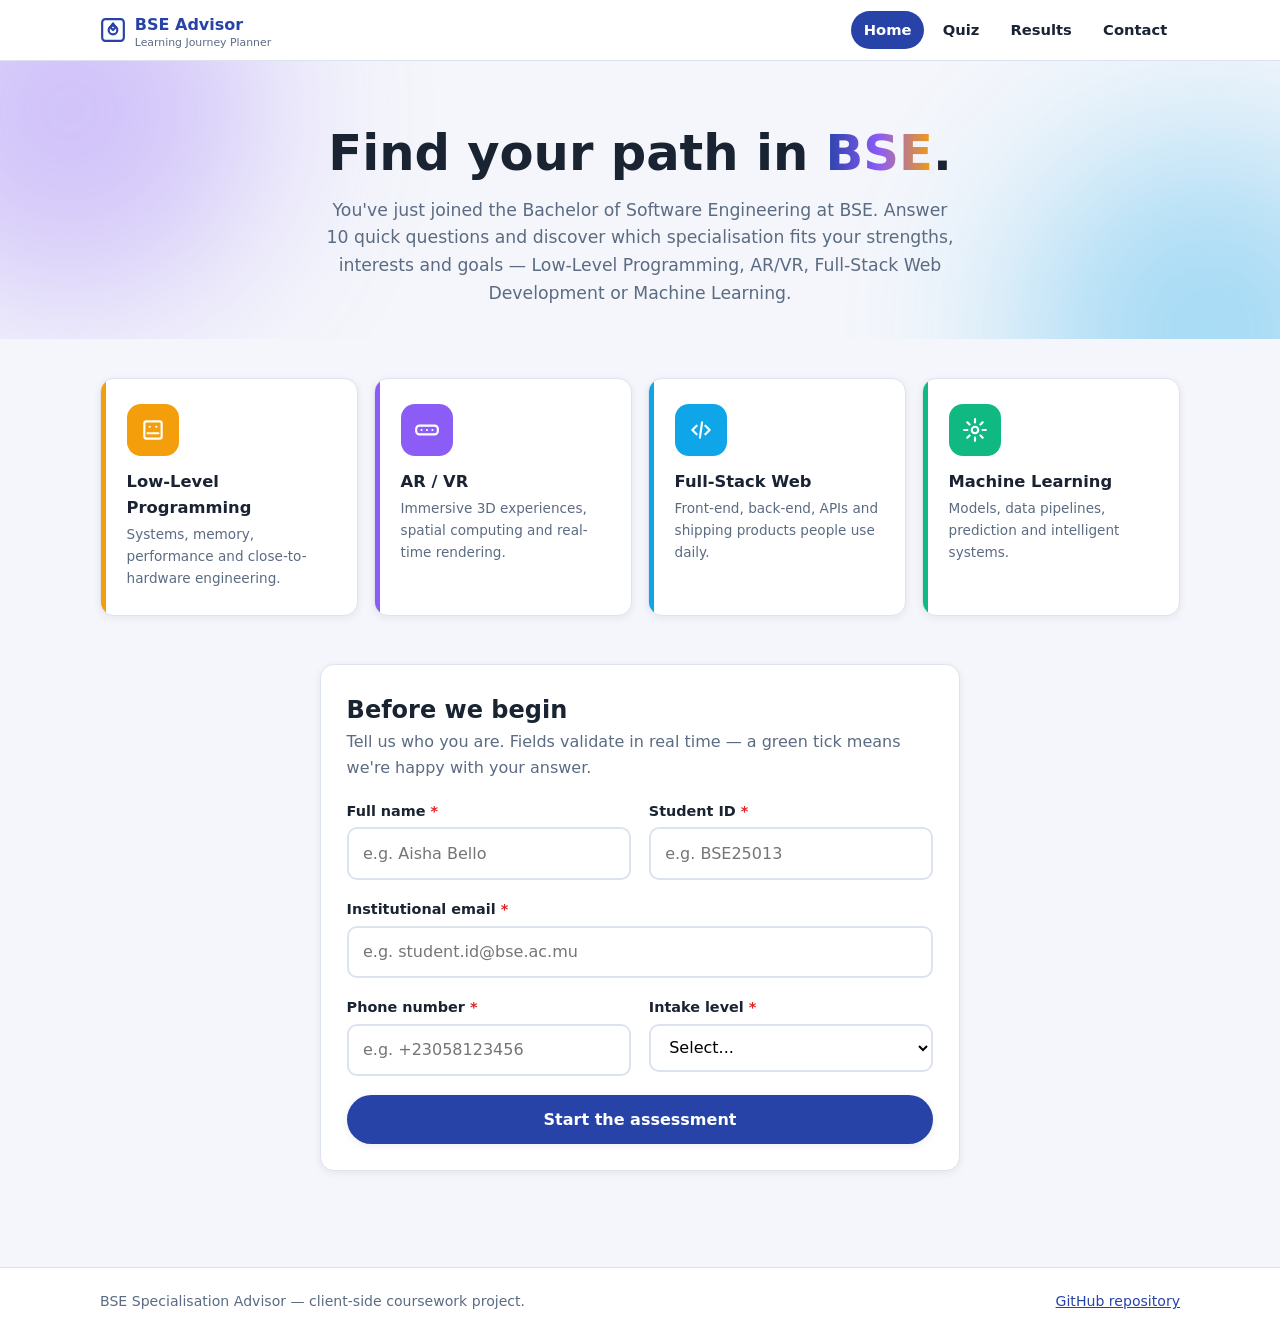
==== index.html @ ee4610c2 "Initial release: BSE Specialisation Advisor (landing, quiz, results, contact)" ====
<!DOCTYPE html>
<html lang="en">
<head>
  <meta charset="UTF-8">
  <meta name="viewport" content="width=device-width, initial-scale=1.0">
  <meta name="description" content="BSE Specialisation Advisor — help incoming students discover their ideal BSE specialisation.">
  <title>BSE Specialisation Advisor | Home</title>
  <link rel="stylesheet" href="css/style.css">
</head>
<body data-page="landing">

  <!-- ============ HEADER / NAVIGATION ============ -->
  <header class="site-nav">
    <div class="container">
      <a href="index.html" class="brand">
        <!-- Inline SVG logo: compass inside a chip -->
        <svg viewBox="0 0 24 24" fill="none" stroke="currentColor" stroke-width="2" stroke-linecap="round" stroke-linejoin="round" aria-hidden="true">
          <rect x="2" y="2" width="20" height="20" rx="3"/>
          <circle cx="12" cy="12" r="4"/>
          <path d="M9.5 9.5 12 6l2.5 3.5L12 12z"/>
        </svg>
        <span>BSE Advisor<small>Learning Journey Planner</small></span>
      </a>

      <button class="nav-toggle" aria-label="Toggle navigation menu" aria-expanded="false">
        <svg viewBox="0 0 24 24" fill="none" stroke="currentColor" stroke-width="2" stroke-linecap="round" aria-hidden="true">
          <path d="M4 7h16M4 12h16M4 17h16"/>
        </svg>
      </button>

      <nav>
        <ul class="nav-links">
          <li><a href="index.html" data-page="landing">Home</a></li>
          <li><a href="quiz.html" data-page="quiz">Quiz</a></li>
          <li><a href="results.html" data-page="results">Results</a></li>
          <li><a href="contact.html" data-page="contact">Contact</a></li>
        </ul>
      </nav>
    </div>
  </header>

  <main>
    <!-- ============ HERO ============ -->
    <section class="hero hero-glow">
      <div class="container">
        <h1>Find your path in <span class="grad">BSE</span>.</h1>
        <p class="subtitle">
          You've just joined the Bachelor of Software Engineering at BSE.
          Answer 10 quick questions and discover which specialisation fits your
          strengths, interests and goals — Low-Level Programming, AR/VR,
          Full-Stack Web Development or Machine Learning.
        </p>
      </div>
    </section>

    <!-- ============ SPECIALISATION PREVIEW CARDS ============ -->
    <section class="section" style="padding-top: 0;">
      <div class="container stagger">
        <div class="cat-grid">
          <article class="card card-lift cat-card" style="--cat: var(--c-low)">
            <span class="icon" style="background: var(--c-low)">
              <svg viewBox="0 0 24 24" width="26" height="26" fill="none" stroke="currentColor" stroke-width="2" stroke-linecap="round" stroke-linejoin="round" aria-hidden="true"><rect x="4" y="4" width="16" height="16" rx="2"/><path d="M9 9h.01M15 9h.01M7 15h10"/></svg>
            </span>
            <h3>Low-Level Programming</h3>
            <p>Systems, memory, performance and close-to-hardware engineering.</p>
          </article>

          <article class="card card-lift cat-card" style="--cat: var(--c-arvr)">
            <span class="icon" style="background: var(--c-arvr)">
              <svg viewBox="0 0 24 24" width="26" height="26" fill="none" stroke="currentColor" stroke-width="2" stroke-linecap="round" stroke-linejoin="round" aria-hidden="true"><rect x="2" y="8" width="20" height="8" rx="3"/><path d="M7 12h.01M12 12h.01M17 12h.01"/></svg>
            </span>
            <h3>AR / VR</h3>
            <p>Immersive 3D experiences, spatial computing and real-time rendering.</p>
          </article>

          <article class="card card-lift cat-card" style="--cat: var(--c-web)">
            <span class="icon" style="background: var(--c-web)">
              <svg viewBox="0 0 24 24" width="26" height="26" fill="none" stroke="currentColor" stroke-width="2" stroke-linecap="round" stroke-linejoin="round" aria-hidden="true"><path d="M8 8 4 12l4 4M16 8l4 4-4 4M13 5l-2 14"/></svg>
            </span>
            <h3>Full-Stack Web</h3>
            <p>Front-end, back-end, APIs and shipping products people use daily.</p>
          </article>

          <article class="card card-lift cat-card" style="--cat: var(--c-ml)">
            <span class="icon" style="background: var(--c-ml)">
              <svg viewBox="0 0 24 24" width="26" height="26" fill="none" stroke="currentColor" stroke-width="2" stroke-linecap="round" stroke-linejoin="round" aria-hidden="true"><circle cx="12" cy="12" r="3"/><path d="M12 2v3M12 19v3M2 12h3M19 12h3M4.9 4.9l2.1 2.1M17 17l2.1 2.1M19.1 4.9 17 7M7 17l-2.1 2.1"/></svg>
            </span>
            <h3>Machine Learning</h3>
            <p>Models, data pipelines, prediction and intelligent systems.</p>
          </article>
        </div>
      </div>
    </section>

    <!-- ============ STUDENT DETAILS FORM ============ -->
    <section class="section" style="padding-top: 0;">
      <div class="container" style="max-width: 640px;">
        <div class="card">
          <h2>Before we begin</h2>
          <p style="color: var(--muted); margin-bottom: 1.2rem;">
            Tell us who you are. Fields validate in real time — a green tick
            means we're happy with your answer.
          </p>

          <!-- The form is validated live by js/shared.js via data-validate attributes -->
          <form id="landing-form" novalidate>
            <div class="form-grid">
              <div class="field">
                <label for="f-name">Full name <span class="req" aria-hidden="true">*</span></label>
                <input id="f-name" name="name" data-validate="name" type="text"
                       placeholder="e.g. Aisha Bello" autocomplete="name" required>
                <small class="error-message" id="name-error" aria-live="polite"></small>
                <small class="valid-hint" aria-hidden="true">Looks good!</small>
              </div>

              <div class="field">
                <label for="f-id">Student ID <span class="req" aria-hidden="true">*</span></label>
                <input id="f-id" name="studentId" data-validate="studentId" type="text"
                       placeholder="e.g. BSE25013" autocomplete="off" required>
                <small class="error-message" id="id-error" aria-live="polite"></small>
                <small class="valid-hint" aria-hidden="true">ID format accepted.</small>
              </div>

              <div class="field field--full">
                <label for="f-email">Institutional email <span class="req" aria-hidden="true">*</span></label>
                <input id="f-email" name="email" data-validate="email" type="email"
                       placeholder="e.g. student.id@bse.ac.mu" autocomplete="email" required>
                <small class="error-message" id="email-error" aria-live="polite"></small>
                <small class="valid-hint" aria-hidden="true">Institutional address confirmed.</small>
              </div>

              <div class="field">
                <label for="f-phone">Phone number <span class="req" aria-hidden="true">*</span></label>
                <input id="f-phone" name="phone" data-validate="phone" type="tel"
                       placeholder="e.g. +23058123456" autocomplete="tel" required>
                <small class="error-message" id="phone-error" aria-live="polite"></small>
                <small class="valid-hint" aria-hidden="true">Number format accepted.</small>
              </div>

              <div class="field">
                <label for="f-prog">Intake level <span class="req" aria-hidden="true">*</span></label>
                <select id="f-prog" name="programme" required>
                  <option value="">Select...</option>
                  <option value="bse-y1">BSE Year 1</option>
                  <option value="bse-y2">BSE Year 2</option>
                  <option value="transfer">Transfer student</option>
                </select>
                <small class="error-message" id="prog-error" aria-live="polite">Please choose your intake level.</small>
              </div>
            </div>

            <button type="submit" class="btn btn-primary btn-block" style="margin-top: 1.2rem;">
              Start the assessment
            </button>
          </form>
        </div>
      </div>
    </section>
  </main>

  <!-- ============ FOOTER ============ -->
  <footer class="site-footer">
    <div class="container">
      <span>BSE Specialisation Advisor — client-side coursework project.</span>
      <span><a href="https://github.com/" target="_blank" rel="noopener">GitHub repository</a></span>
    </div>
  </footer>

  <script src="js/shared.js"></script>
  <script src="js/landing.js"></script>
</body>
</html>
---- css/style.css ----
/* ==========================================================================
   BSE Specialisation Advisor - Global Stylesheet
   --------------------------------------------------------------------------
   Design system: CSS custom properties (design tokens), reset, layout,
   components, validation states, micro-animations and responsive queries.
   Every functional block below is commented to explain its technical logic.
   ========================================================================== */

/* --------------------------------------------------------------------------
   1. DESIGN TOKENS  — single source of truth for colours, spacing & radii.
   Overriding a token here restyles the entire app.
   -------------------------------------------------------------------------- */
:root {
  /* Brand palette */
  --primary:        #2743a8;   /* institutional indigo */
  --primary-dark:   #1c2f78;   /* darker shade for hovers */
  --primary-tint:   #eef1fb;   /* pale background tint */
  --accent:         #f59e0b;   /* warm amber accent */
  --accent-tint:    #fdf3e0;

  /* Neutral / typography scale */
  --bg:             #f4f6fb;
  --surface:        #ffffff;
  --ink:            #1a2332;
  --muted:          #5b6b82;
  --line:           #dde3ee;

  /* Semantic status colours (validation + timeout states) */
  --ok:             #16a34a;
  --ok-tint:        #e7f6ec;
  --err:            #dc2626;
  --err-tint:       #fdecec;

  /* One colour per specialisation (mirrors the Canvas radar chart) */
  --c-low:          #f59e0b;   /* Low-Level Programming */
  --c-arvr:         #8b5cf6;   /* AR / VR */
  --c-web:          #0ea5e9;   /* Full-Stack Web */
  --c-ml:           #10b981;   /* Machine Learning */

  /* Layout rhythm */
  --radius:         14px;
  --radius-sm:      10px;
  --shadow-sm:      0 2px 8px rgba(26,35,50,.07);
  --shadow-md:      0 8px 24px rgba(26,35,50,.10);
  --shadow-lg:      0 18px 44px rgba(26,35,50,.16);
  --trans:          .22s cubic-bezier(.4,0,.2,1);   /* shared motion curve */
}

/* --------------------------------------------------------------------------
   2. RESET  — normalise box sizing, margins and font rendering.
   -------------------------------------------------------------------------- */
*,
*::before,
*::after {
  box-sizing: border-box;
  margin: 0;
  padding: 0;
}

html { scroll-behavior: smooth; }   /* gentle anchor scrolling */

body {
  font-family: "Segoe UI", system-ui, -apple-system, Roboto, Helvetica, Arial, sans-serif;
  background: var(--bg);
  color: var(--ink);
  line-height: 1.6;
  min-height: 100vh;
  display: flex;
  flex-direction: column;
}

/* Focus ring for keyboard users (accessibility requirement) */
:focus-visible {
  outline: 3px solid var(--accent);
  outline-offset: 2px;
  border-radius: 4px;
}

img, svg, video, canvas { max-width: 100%; display: block; }

/* --------------------------------------------------------------------------
   3. LAYOUT PRIMITIVES
   -------------------------------------------------------------------------- */
.container {
  width: min(1080px, 92%);
  margin-inline: auto;
}

main { flex: 1 0 auto; }   /* pushes footer to bottom of viewport */

.section { padding: 3rem 0; }

.page-head { text-align: center; margin-bottom: 2rem; }
.page-head h1 { font-size: clamp(1.7rem, 4vw, 2.5rem); }
.page-head p  { color: var(--muted); max-width: 60ch; margin: .4rem auto 0; }

/* ==========================================================================
   4. NAVIGATION + FOOTER
   -------------------------------------------------------------------------- */
.site-nav {
  position: sticky;
  top: 0;
  z-index: 50;
  background: rgba(255,255,255,.92);
  backdrop-filter: blur(8px);          /* frosted-glass header */
  border-bottom: 1px solid var(--line);
}
.site-nav .container { display: flex; align-items: center; justify-content: space-between; gap: 1rem; padding-block: .7rem; }

.brand { display: flex; align-items: center; gap: .55rem; font-weight: 800; color: var(--primary); text-decoration: none; }
.brand svg { width: 26px; height: 26px; }
.brand small { display: block; font-weight: 500; color: var(--muted); font-size: .68rem; line-height: 1; }

.nav-links { display: flex; gap: .35rem; list-style: none; align-items: center; }
.nav-links a {
  display: block;
  padding: .45rem .8rem;
  border-radius: 999px;
  color: var(--ink);
  text-decoration: none;
  font-weight: 600;
  font-size: .92rem;
  transition: background var(--trans), color var(--trans);
}
.nav-links a:hover { background: var(--primary-tint); color: var(--primary); }
/* Active page highlight is driven by shared.js adding .active to the link */
.nav-links a.active { background: var(--primary); color: #fff; }

/* Mobile hamburger (display controlled by shared.js toggle) */
.nav-toggle {
  display: none;
  background: none;
  border: 1px solid var(--line);
  border-radius: 8px;
  padding: .4rem .6rem;
  cursor: pointer;
}
.nav-toggle svg { width: 22px; height: 22px; }

.site-footer {
  margin-top: 3rem;
  border-top: 1px solid var(--line);
  background: var(--surface);
  padding: 1.4rem 0;
  color: var(--muted);
  font-size: .88rem;
}
.site-footer .container { display: flex; flex-wrap: wrap; justify-content: space-between; gap: .6rem; }
.site-footer a { color: var(--primary); }

/* --------------------------------------------------------------------------
   5. BUTTONS + CARDS
   -------------------------------------------------------------------------- */
.btn {
  display: inline-flex;
  align-items: center;
  justify-content: center;
  gap: .5rem;
  border: none;
  cursor: pointer;
  font: inherit;
  font-weight: 700;
  padding: .72rem 1.5rem;
  border-radius: 999px;
  transition: transform var(--trans), box-shadow var(--trans), background var(--trans), opacity var(--trans);
}
.btn:disabled {
  opacity: .45;
  cursor: not-allowed;
  transform: none !important;
  box-shadow: none !important;
}
.btn-primary { background: var(--primary); color: #fff; box-shadow: var(--shadow-sm); }
.btn-primary:not(:disabled):hover { background: var(--primary-dark); transform: translateY(-2px); box-shadow: var(--shadow-md); }
.btn-primary:not(:disabled):active { transform: translateY(0) scale(.98); }   /* press micro-animation */

.btn-accent { background: var(--accent); color: #1a2332; box-shadow: var(--shadow-sm); }
.btn-accent:not(:disabled):hover { background: #e69205; transform: translateY(-2px); box-shadow: var(--shadow-md); }

.btn-ghost { background: var(--surface); color: var(--primary); border: 1.5px solid var(--primary); }
.btn-ghost:hover { background: var(--primary-tint); transform: translateY(-2px); }

.btn-block { width: 100%; }

.card {
  background: var(--surface);
  border: 1px solid var(--line);
  border-radius: var(--radius);
  box-shadow: var(--shadow-sm);
  padding: 1.6rem;
  transition: transform var(--trans), box-shadow var(--trans);
}
/* Hover lift micro-animation used by preview / result cards */
.card-lift:hover { transform: translateY(-5px); box-shadow: var(--shadow-md); }

/* --------------------------------------------------------------------------
   6. FORMS + REAL-TIME VALIDATION STATES
   -------------------------------------------------------------------------- */
.form-grid { display: grid; grid-template-columns: 1fr 1fr; gap: 1.1rem; }
.field { display: flex; flex-direction: column; gap: .3rem; }
.field--full { grid-column: 1 / -1; }          /* spans both columns */

.field label { font-weight: 700; font-size: .9rem; }
.field label .req { color: var(--err); }

.field input,
.field select,
.field textarea {
  font: inherit;
  padding: .72rem .9rem;
  border: 2px solid var(--line);
  border-radius: var(--radius-sm);
  background: var(--surface);
  transition: border-color var(--trans), box-shadow var(--trans), background var(--trans);
}
.field input:focus,
.field select:focus,
.field textarea:focus {
  border-color: var(--primary);
  box-shadow: 0 0 0 4px rgba(39,67,168,.12);
  outline: none;
}

/* Valid state — green border + subtle green glow (toggled by JS .is-valid) */
.field .is-valid { border-color: var(--ok); background: var(--ok-tint); box-shadow: 0 0 0 4px rgba(22,163,74,.10); }
/* Invalid state — red border + red glow + shake animation */
.field .is-invalid { border-color: var(--err); background: var(--err-tint); box-shadow: 0 0 0 4px rgba(220,38,38,.10); animation: shake .3s ease; }

/* Error message: hidden by default, shown via JS when a field fails */
.error-message {
  display: none;
  color: var(--err);
  font-size: .8rem;
  font-weight: 600;
}
.error-message[aria-hidden="false"] { display: block; animation: fadeIn .25s ease; }
/* Tick icon shown next to a valid field */
.valid-hint { display: none; color: var(--ok); font-size: .8rem; font-weight: 600; }
.valid-hint[aria-hidden="false"] { display: block; }

/* The shared "success" banner shown on the contact page */
.success-banner {
  display: none;
  background: var(--ok-tint);
  border: 1px solid var(--ok);
  color: #14532d;
  border-radius: var(--radius-sm);
  padding: 1rem 1.2rem;
  font-weight: 600;
}
.success-banner.show { display: block; animation: fadeInUp .4s ease; }

/* --------------------------------------------------------------------------
   7. LANDING PAGE COMPONENTS
   -------------------------------------------------------------------------- */
.hero { text-align: center; padding: 4rem 0 2rem; }
.hero h1 { font-size: clamp(2rem, 5vw, 3.1rem); line-height: 1.15; }
.hero h1 .grad {
  background: linear-gradient(90deg, var(--primary), var(--c-arvr), var(--accent));
  -webkit-background-clip: text;
  background-clip: text;
  color: transparent;
}
.hero .subtitle { color: var(--muted); font-size: 1.08rem; max-width: 58ch; margin: .9rem auto 0; }

/* Animated floating blobs behind the hero (pure CSS micro-animation) */
.hero-glow { position: relative; overflow: hidden; }
.hero-glow::before,
.hero-glow::after {
  content: "";
  position: absolute;
  width: 380px;
  height: 380px;
  border-radius: 50%;
  filter: blur(90px);
  opacity: .35;
  z-index: -1;
  animation: drift 14s ease-in-out infinite alternate;
}
.hero-glow::before { background: var(--c-arvr); top: -140px; left: -120px; }
.hero-glow::after  { background: var(--c-web);  bottom: -180px; right: -120px; animation-delay: 4s; }

/* Four specialisation preview cards (row of 4 on desktop) */
.cat-grid { display: grid; grid-template-columns: repeat(4, 1fr); gap: 1rem; margin-top: 2.4rem; }
.cat-card { position: relative; overflow: hidden; }
.cat-card .icon { width: 52px; height: 52px; border-radius: 14px; display: grid; place-items: center; margin-bottom: .8rem; color: #fff; }
.cat-card h3 { font-size: 1.02rem; margin-bottom: .2rem; }
.cat-card p { color: var(--muted); font-size: .85rem; }
/* Colour stripe accent drawn with a pseudo-element */
.cat-card::after {
  content: "";
  position: absolute;
  inset: 0 auto 0 0;
  width: 5px;
  background: var(--cat, var(--primary));
}

/* ==========================================================================
   8. QUIZ PAGE COMPONENTS
   -------------------------------------------------------------------------- */
.quiz-shell { max-width: 760px; margin-inline: auto; }

/* Top bar: progress + question counter + live timer */
.quiz-topbar { display: flex; align-items: center; gap: 1rem; margin-bottom: .8rem; }
.progress-track { flex: 1; height: 12px; background: var(--line); border-radius: 999px; overflow: hidden; }
.progress-fill {
  height: 100%;
  width: 0%;
  background: linear-gradient(90deg, var(--c-web), var(--c-arvr), var(--accent));
  border-radius: 999px;
  transition: width .5s cubic-bezier(.4,0,.2,1);   /* smooth progress sweep */
}
.q-counter { font-weight: 800; font-size: .92rem; white-space: nowrap; color: var(--muted); }

/* Timer badge — turns red + pulses when under 30s (state toggled by JS) */
.timer-badge {
  display: inline-flex;
  align-items: center;
  gap: .4rem;
  font-weight: 800;
  font-variant-numeric: tabular-nums;
  background: var(--surface);
  border: 2px solid var(--line);
  border-radius: 999px;
  padding: .35rem .8rem;
  white-space: nowrap;
}
.timer-badge svg { width: 16px; height: 16px; color: var(--primary); }
.timer-badge.danger { border-color: var(--err); color: var(--err); animation: pulse .8s ease-in-out infinite; }
.timer-badge.danger svg { color: var(--err); }

/* Card that holds each quiz question (replaced each question) */
.quiz-card {
  background: var(--surface);
  border: 1px solid var(--line);
  border-radius: var(--radius);
  box-shadow: var(--shadow-md);
  padding: clamp(1.2rem, 3vw, 2rem);
  animation: fadeInUp .35s ease;
}
.quiz-card .q-tag {
  display: inline-block;
  font-size: .72rem;
  font-weight: 800;
  letter-spacing: .08em;
  text-transform: uppercase;
  color: var(--primary);
  background: var(--primary-tint);
  padding: .2rem .6rem;
  border-radius: 999px;
  margin-bottom: .6rem;
}
.quiz-card h2 { font-size: clamp(1.15rem, 2.6vw, 1.5rem); margin-bottom: 1.2rem; }

/* Multiple-choice option cards */
.options { display: grid; gap: .7rem; }
.option {
  display: flex;
  align-items: center;
  gap: .8rem;
  width: 100%;
  text-align: left;
  font: inherit;
  font-weight: 600;
  background: var(--surface);
  border: 2px solid var(--line);
  border-radius: var(--radius-sm);
  padding: .9rem 1rem;
  cursor: pointer;
  transition: border-color var(--trans), background var(--trans), transform var(--trans), box-shadow var(--trans);
}
.option:hover:not(:disabled) { border-color: var(--primary); background: var(--primary-tint); transform: translateX(4px); }
.option .dot {
  width: 18px;
  height: 18px;
  flex: 0 0 18px;
  border: 2.5px solid var(--line);
  border-radius: 50%;
  transition: all var(--trans);
}
/* Selected option (JS adds .selected) — filled dot + accent background */
.option.selected { border-color: var(--primary); background: var(--primary-tint); box-shadow: var(--shadow-sm); }
.option.selected .dot { border-color: var(--primary); background: radial-gradient(circle, var(--primary) 55%, transparent 58%); }

/* Generic hidden/shown overlay panel (used by video decision + audio prompt) */
.reveal-panel { display: none; margin-top: 1.1rem; }
.reveal-panel.show { display: block; animation: fadeInUp .35s ease; }

/* Media player toolbar (custom audio/video controls) */
.player-bar { display: flex; gap: .5rem; margin-top: .7rem; flex-wrap: wrap; }
.player-bar .btn { padding: .5rem .95rem; font-size: .86rem; }

/* Points toast — shows the live scoring breakdown after each answer */
.answer-toast {
  margin-top: 1rem;
  display: flex;
  justify-content: center;
  background: var(--primary-tint);
  color: var(--primary);
  font-weight: 800;
  font-size: .9rem;
  border-radius: 999px;
  padding: .55rem 1.1rem;
  animation: fadeInUp .3s ease;
}

/* --------------------------------------------------------------------------
   8a. IMAGE HOTSPOT QUESTION
   -------------------------------------------------------------------------- */
.hotspot-stage { position: relative; border: 2px solid var(--line); border-radius: var(--radius-sm); overflow: hidden; }
.hotspot-stage svg { width: 100%; height: auto; }
.hotspot-stage svg .scene-bg { pointer-events: none; }
/* Each hotspot is a transparent circle that grows + glows on hover */
.hotspot-region { cursor: pointer; }
.hotspot-region .ring { fill: none; stroke: var(--primary); stroke-width: 3; opacity: 0; transition: opacity var(--trans), transform var(--trans); transform-origin: center; transform-box: fill-box; }
.hotspot-region:hover .ring,
.hotspot-region.selected .ring { opacity: 1; transform: scale(1.6); }
.hotspot-region .core { fill: var(--primary); opacity: 0; transition: opacity var(--trans); }
.hotspot-region:hover .core,
.hotspot-region.selected .core { opacity: .85; }
/* Confirm button fades in only after a region is selected */
.hotspot-confirm { display: none; margin-top: 1rem; }
.hotspot-confirm.show { display: inline-flex; animation: fadeIn .3s ease; }

/* Timeout lock: grey out + freeze all interaction inside the quiz card */
.quiz-card.quiz-locked { opacity: .55; pointer-events: none; user-select: none; }

/* --------------------------------------------------------------------------
   8b. TIMEOUT LOCK OVERLAY
   -------------------------------------------------------------------------- */
.quiz-lock-screen {
  display: none;
  position: fixed;
  inset: 0;
  z-index: 100;
  background: rgba(26,35,50,.72);
  backdrop-filter: blur(4px);
  place-items: center;
  color: #fff;
  text-align: center;
}
.quiz-lock-screen.show { display: grid; animation: fadeIn .3s ease; }
.quiz-lock-screen h2 { font-size: 1.6rem; margin-bottom: .5rem; }
.quiz-lock-screen p { color: rgba(255,255,255,.85); }

/* --------------------------------------------------------------------------
   9. RESULTS PAGE COMPONENTS
   -------------------------------------------------------------------------- */
.result-hero { text-align: center; padding: 1.5rem 0 1rem; }
.result-hero .badge {
  display: inline-flex;
  align-items: center;
  gap: .5rem;
  background: var(--surface);
  border: 2px solid var(--line);
  border-radius: 999px;
  padding: .45rem 1.1rem;
  font-weight: 800;
  margin-bottom: .9rem;
}
.result-hero h1 { font-size: clamp(1.8rem, 4vw, 2.6rem); }
.result-hero .lead { color: var(--muted); max-width: 62ch; margin: .8rem auto 0; }

.results-grid { display: grid; grid-template-columns: 1fr 1fr; gap: 1.4rem; align-items: start; }

/* Animated horizontal score bars */
.score-list { display: grid; gap: .9rem; }
.score-row { display: grid; grid-template-columns: 130px 1fr 46px; align-items: center; gap: .8rem; }
.score-row .name { font-weight: 700; font-size: .9rem; }
.score-row .track { height: 14px; background: var(--line); border-radius: 999px; overflow: hidden; }
.score-row .fill {
  height: 100%;
  width: 0%;
  border-radius: 999px;
  background: var(--c, var(--primary));
  transition: width 1s cubic-bezier(.4,0,.2,1);   /* animated via JS class */
}
.score-row .val { font-weight: 800; text-align: right; font-variant-numeric: tabular-nums; }

/* Radar chart canvas wrapper (keeps canvas crisp + responsive) */
.canvas-wrap {
  background: var(--surface);
  border: 1px solid var(--line);
  border-radius: var(--radius);
  box-shadow: var(--shadow-sm);
  padding: 1rem;
  display: grid;
  place-items: center;
}
.canvas-wrap canvas { width: 100%; height: auto; }

/* Recommendation cards */
.rec-list { display: grid; gap: 1rem; margin-top: 1.6rem; }
.rec-card { border-left: 6px solid var(--rc, var(--primary)); }
.rec-card h3 { margin-bottom: .3rem; font-size: 1.05rem; }
.rec-card ul { margin-left: 1.2rem; color: var(--muted); }

/* --------------------------------------------------------------------------
   10. CONTACT PAGE COMPONENTS
   -------------------------------------------------------------------------- */
.contact-grid { display: grid; grid-template-columns: 1fr 1fr; gap: 1.4rem; align-items: start; }
.author-list { list-style: none; display: grid; gap: .8rem; margin-top: 1rem; }
.author-list li { display: flex; gap: .6rem; align-items: center; }
.author-list svg { width: 20px; height: 20px; color: var(--primary); flex: 0 0 20px; }

/* Interactive star rating (hover/click handled by JS) */
.stars { display: flex; gap: .25rem; }
.stars button {
  background: none;
  border: none;
  cursor: pointer;
  padding: .15rem;
  color: var(--line);
  font-size: 1.7rem;
  line-height: 1;
  transition: transform var(--trans), color var(--trans);
}
.stars button:hover { transform: scale(1.2); }
.stars button.on { color: var(--accent); }

/* ==========================================================================
   11. MICRO-ANIMATION KEYFRAMES
   -------------------------------------------------------------------------- */
@keyframes fadeIn { from { opacity: 0; } to { opacity: 1; } }
@keyframes fadeInUp { from { opacity: 0; transform: translateY(14px); } to { opacity: 1; transform: translateY(0); } }
@keyframes shake {
  0%, 100% { transform: translateX(0); }
  25% { transform: translateX(-5px); }
  75% { transform: translateX(5px); }
}
@keyframes pulse {
  0%, 100% { transform: scale(1); }
  50% { transform: scale(1.07); }
}
@keyframes drift {
  from { transform: translate(0, 0) scale(1); }
  to   { transform: translate(60px, -40px) scale(1.15); }
}

/* Utility class to stagger card entrance on landing/results */
.stagger > * { animation: fadeInUp .5s ease backwards; }
.stagger > *:nth-child(1) { animation-delay: .05s; }
.stagger > *:nth-child(2) { animation-delay: .12s; }
.stagger > *:nth-child(3) { animation-delay: .19s; }
.stagger > *:nth-child(4) { animation-delay: .26s; }

/* ==========================================================================
   12. RESPONSIVE BREAKPOINTS
   -------------------------------------------------------------------------- */
/* Tablet: collapse 2-column grids to single column */
@media (max-width: 860px) {
  .form-grid, .results-grid, .contact-grid { grid-template-columns: 1fr; }
  .cat-grid { grid-template-columns: repeat(2, 1fr); }
  .score-row { grid-template-columns: 100px 1fr 40px; }
}

/* Mobile: stack nav behind hamburger, single column cards */
@media (max-width: 600px) {
  .nav-toggle { display: block; }
  .nav-links {
    display: none;                        /* hidden until .open toggled */
    position: absolute;
    top: 100%;
    left: 0;
    right: 0;
    background: var(--surface);
    border-bottom: 1px solid var(--line);
    box-shadow: var(--shadow-md);
    flex-direction: column;
    align-items: stretch;
    padding: .6rem;
  }
  .nav-links.open { display: flex; animation: fadeIn .25s ease; }
  .nav-links a { text-align: center; }

  .cat-grid { grid-template-columns: 1fr; }
  .hero { padding-top: 2.5rem; }
  .score-row { grid-template-columns: 1fr; gap: .2rem; }
  .score-row .val { text-align: left; }
}
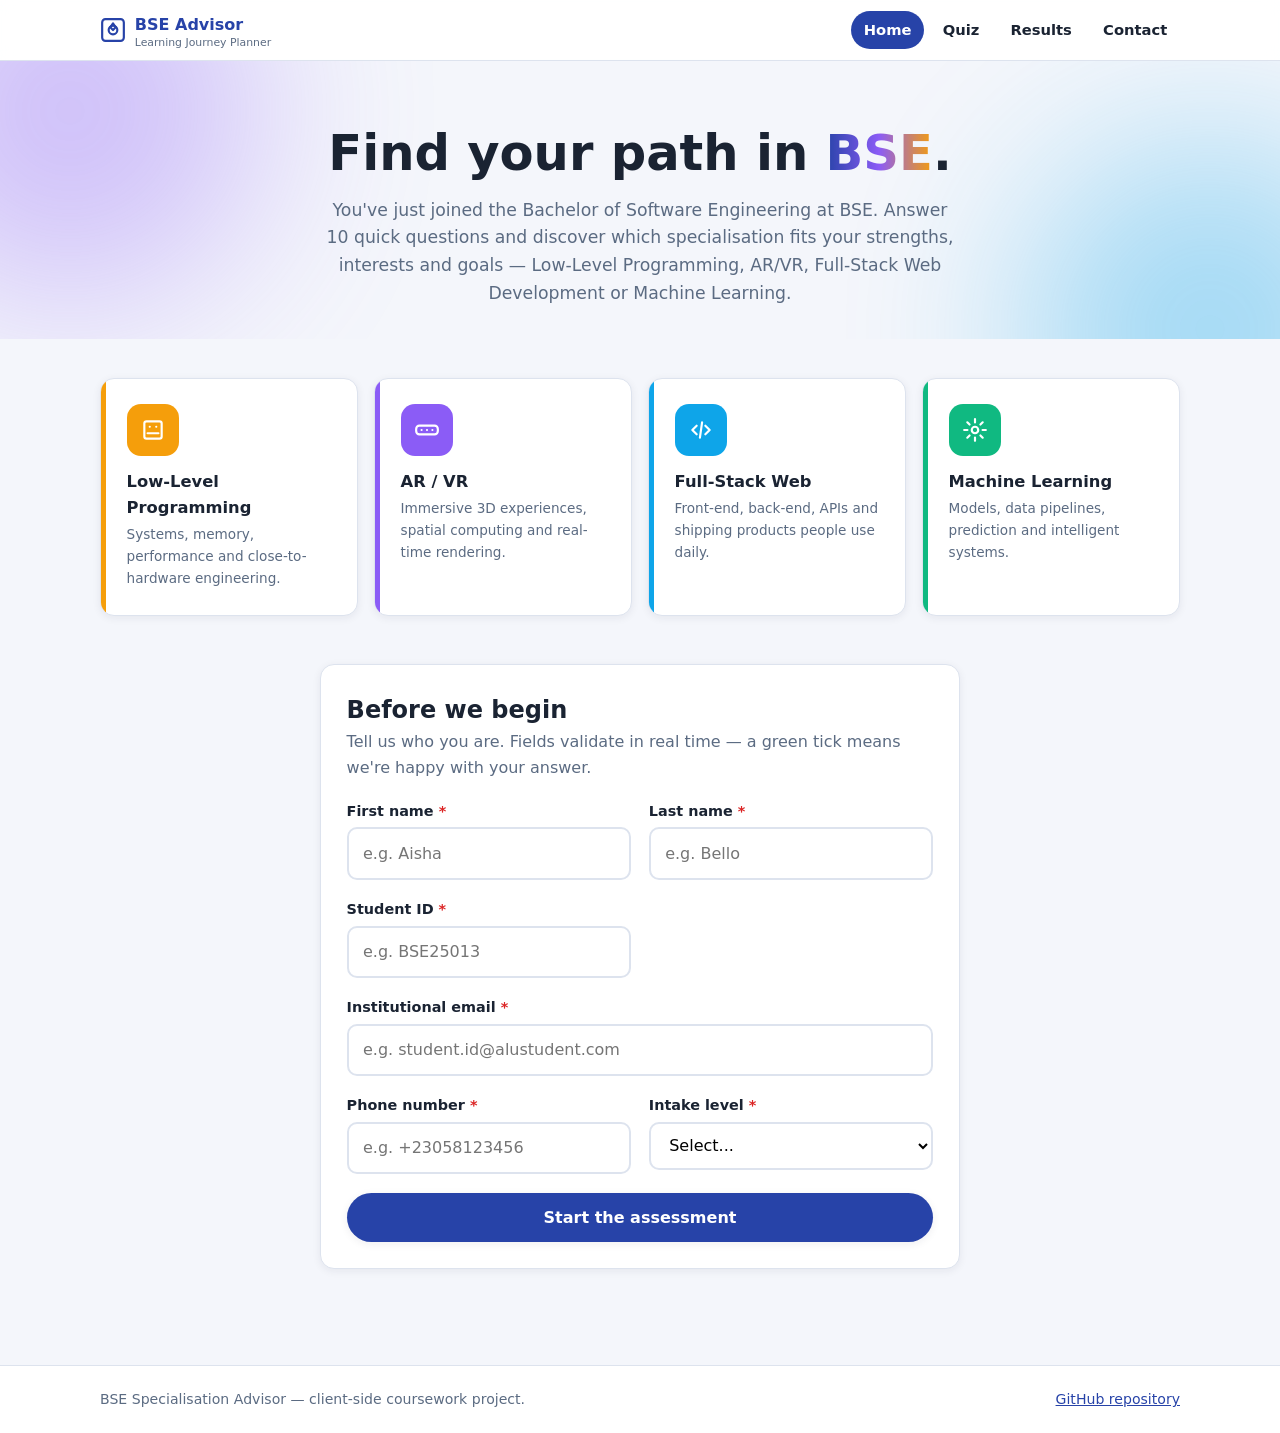
==== commit 4704066d: "Homepage: split first/last name, alustudent.com email, Year 1-3 intake" ====
--- a/index.html
+++ b/index.html
@@ -106,10 +106,18 @@
           <form id="landing-form" novalidate>
             <div class="form-grid">
               <div class="field">
-                <label for="f-name">Full name <span class="req" aria-hidden="true">*</span></label>
-                <input id="f-name" name="name" data-validate="name" type="text"
-                       placeholder="e.g. Aisha Bello" autocomplete="name" required>
-                <small class="error-message" id="name-error" aria-live="polite"></small>
+                <label for="f-fname">First name <span class="req" aria-hidden="true">*</span></label>
+                <input id="f-fname" name="firstName" data-validate="name" type="text"
+                       placeholder="e.g. Aisha" autocomplete="given-name" required>
+                <small class="error-message" id="fname-error" aria-live="polite"></small>
+                <small class="valid-hint" aria-hidden="true">Looks good!</small>
+              </div>
+
+              <div class="field">
+                <label for="f-lname">Last name <span class="req" aria-hidden="true">*</span></label>
+                <input id="f-lname" name="lastName" data-validate="name" type="text"
+                       placeholder="e.g. Bello" autocomplete="family-name" required>
+                <small class="error-message" id="lname-error" aria-live="polite"></small>
                 <small class="valid-hint" aria-hidden="true">Looks good!</small>
               </div>
 
@@ -124,7 +132,7 @@
               <div class="field field--full">
                 <label for="f-email">Institutional email <span class="req" aria-hidden="true">*</span></label>
                 <input id="f-email" name="email" data-validate="email" type="email"
-                       placeholder="e.g. student.id@bse.ac.mu" autocomplete="email" required>
+                       placeholder="e.g. student.id@alustudent.com" autocomplete="email" required>
                 <small class="error-message" id="email-error" aria-live="polite"></small>
                 <small class="valid-hint" aria-hidden="true">Institutional address confirmed.</small>
               </div>
@@ -141,9 +149,9 @@
                 <label for="f-prog">Intake level <span class="req" aria-hidden="true">*</span></label>
                 <select id="f-prog" name="programme" required>
                   <option value="">Select...</option>
-                  <option value="bse-y1">BSE Year 1</option>
-                  <option value="bse-y2">BSE Year 2</option>
-                  <option value="transfer">Transfer student</option>
+                  <option value="year1">Year 1</option>
+                  <option value="year2">Year 2</option>
+                  <option value="year3">Year 3</option>
                 </select>
                 <small class="error-message" id="prog-error" aria-live="polite">Please choose your intake level.</small>
               </div>
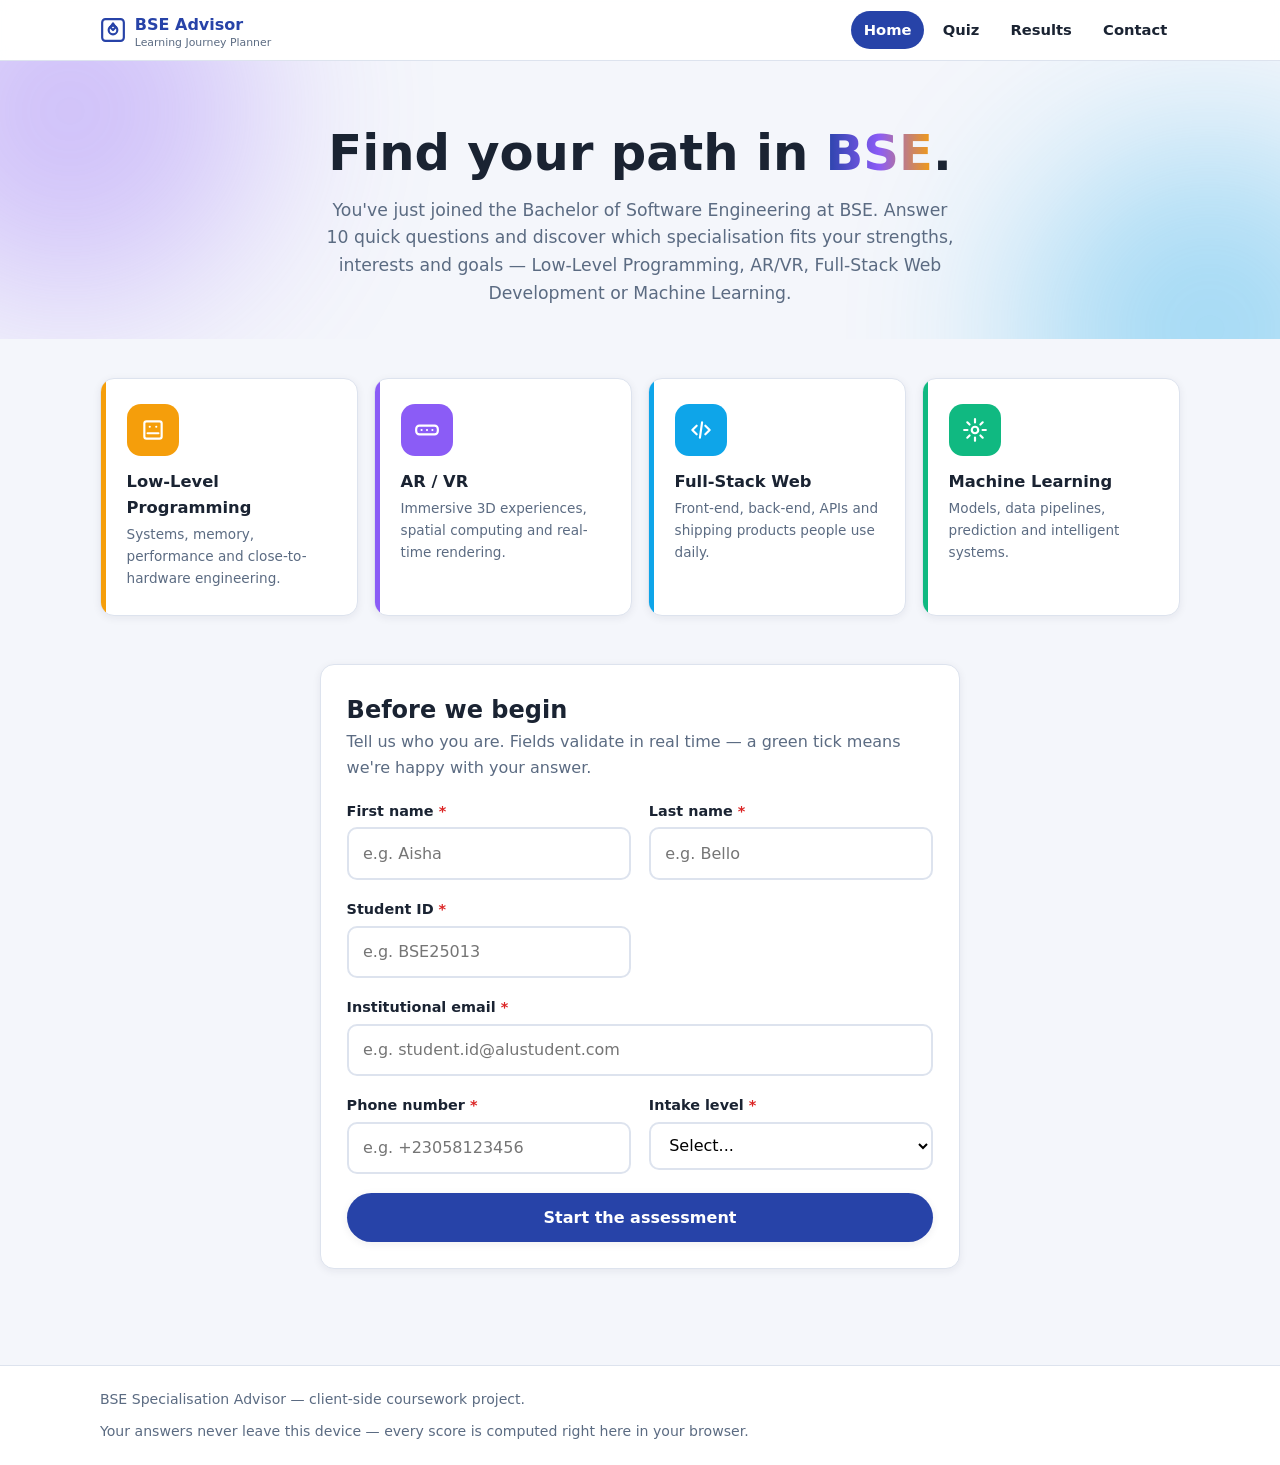
==== commit ae11fe11: "updated footer" ====
--- a/index.html
+++ b/index.html
@@ -170,7 +170,7 @@
   <footer class="site-footer">
     <div class="container">
       <span>BSE Specialisation Advisor — client-side coursework project.</span>
-      <span><a href="https://github.com/" target="_blank" rel="noopener">GitHub repository</a></span>
+      <span>Your answers never leave this device — every score is computed right here in your browser.</span>
     </div>
   </footer>
 
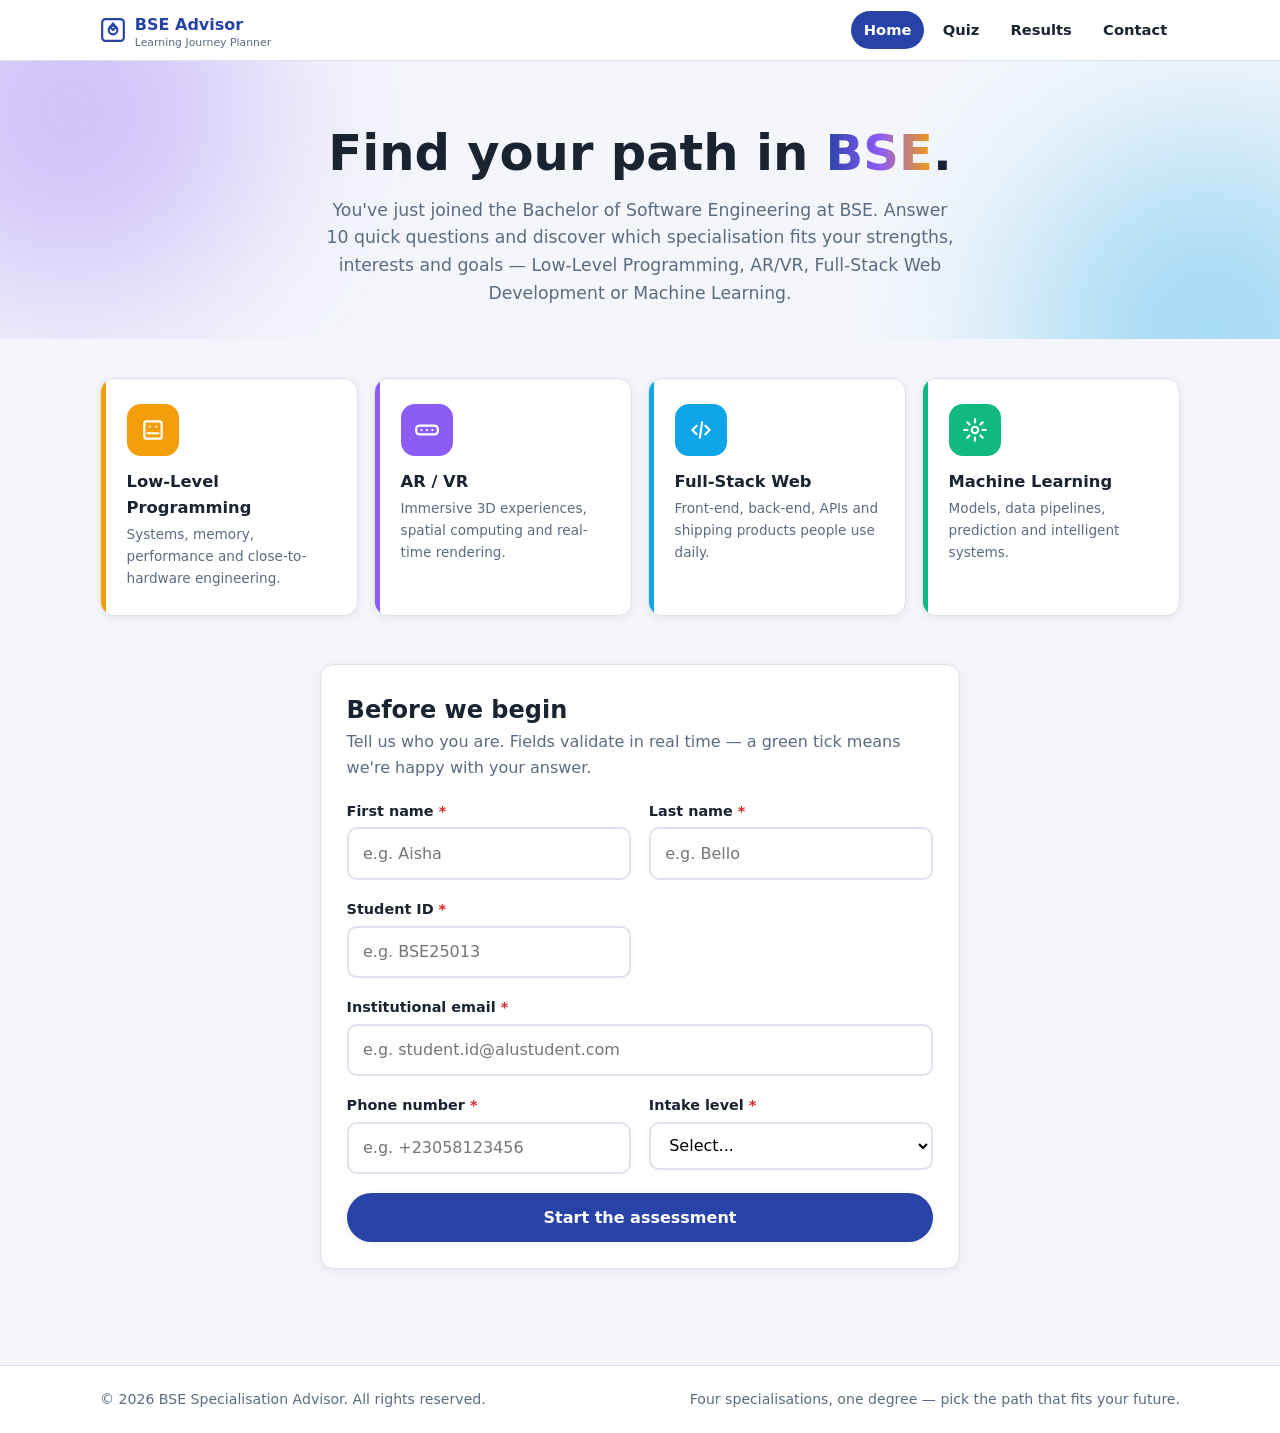
==== commit 90691393: "updated footer" ====
--- a/index.html
+++ b/index.html
@@ -169,8 +169,8 @@
   <!-- ============ FOOTER ============ -->
   <footer class="site-footer">
     <div class="container">
-      <span>BSE Specialisation Advisor — client-side coursework project.</span>
-      <span>Your answers never leave this device — every score is computed right here in your browser.</span>
+      <span>© 2026 BSE Specialisation Advisor. All rights reserved.</span>
+      <span>Four specialisations, one degree — pick the path that fits your future.</span>
     </div>
   </footer>
 
